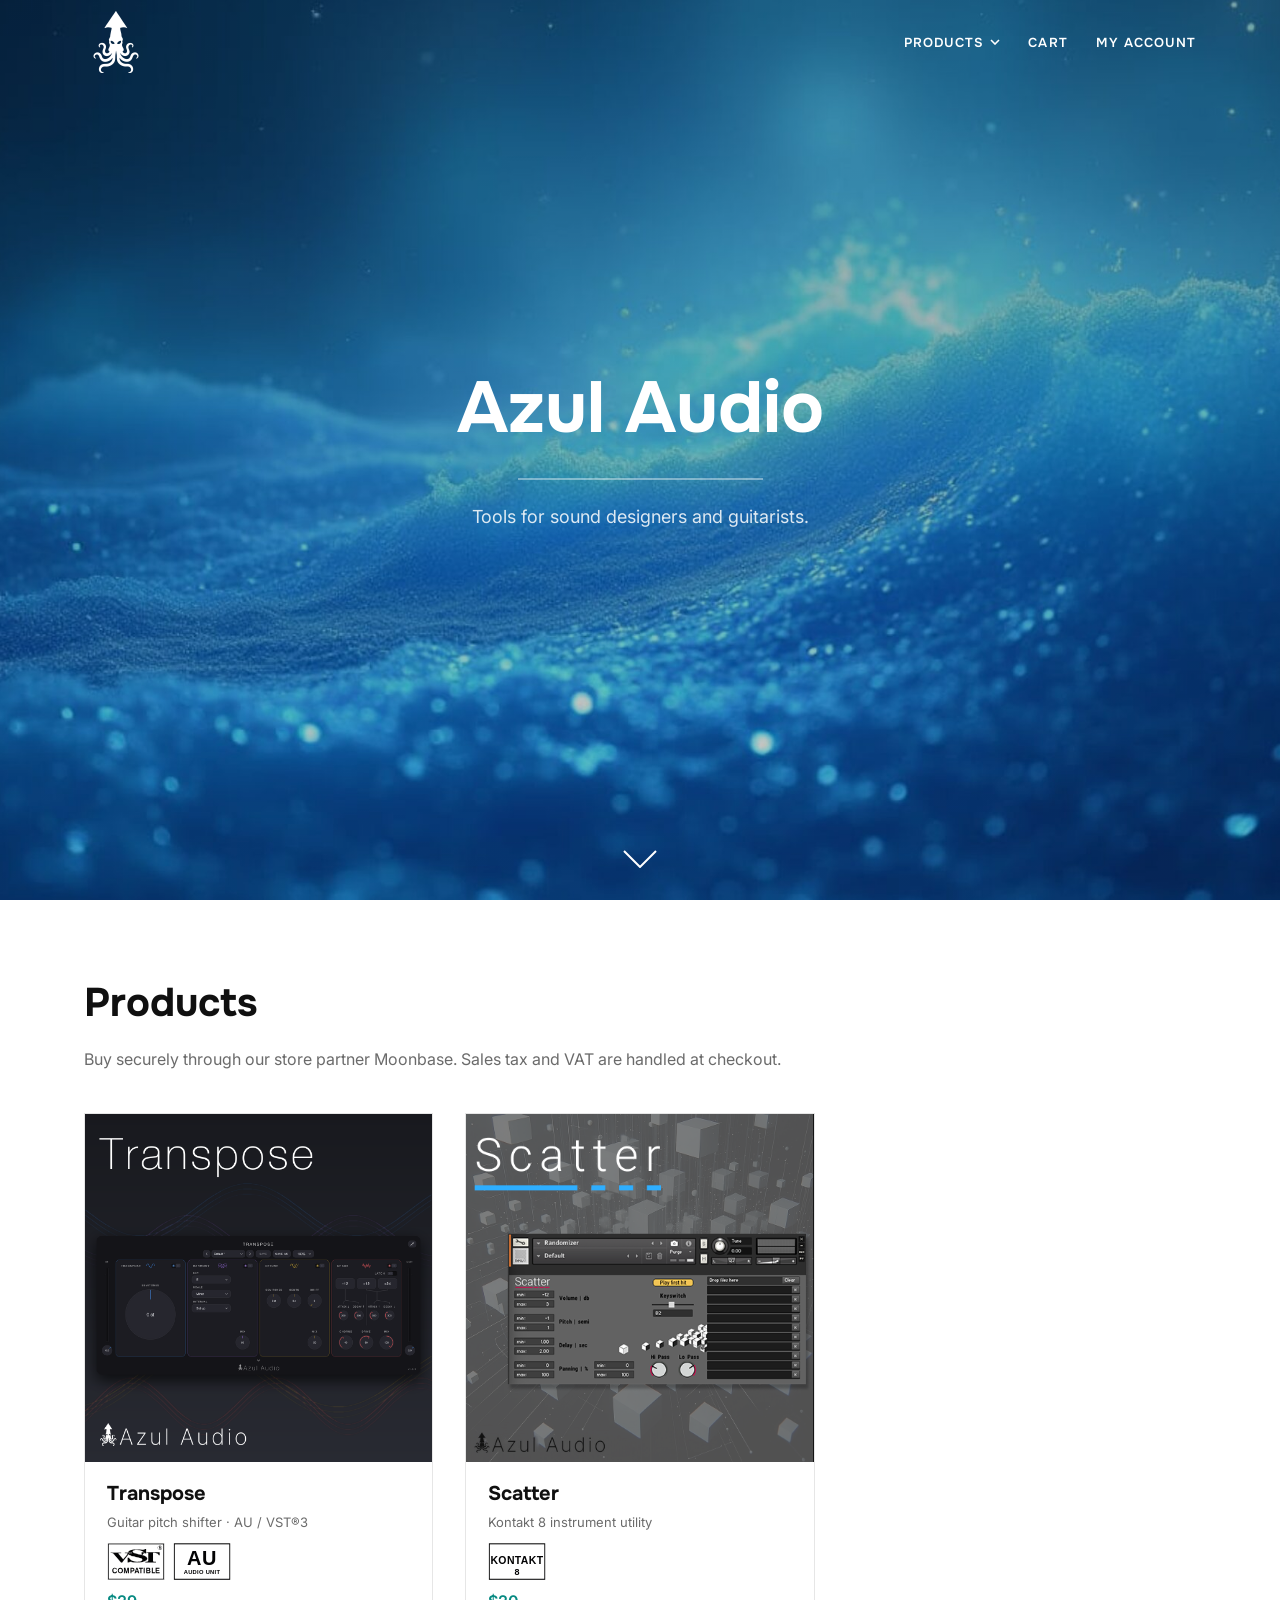
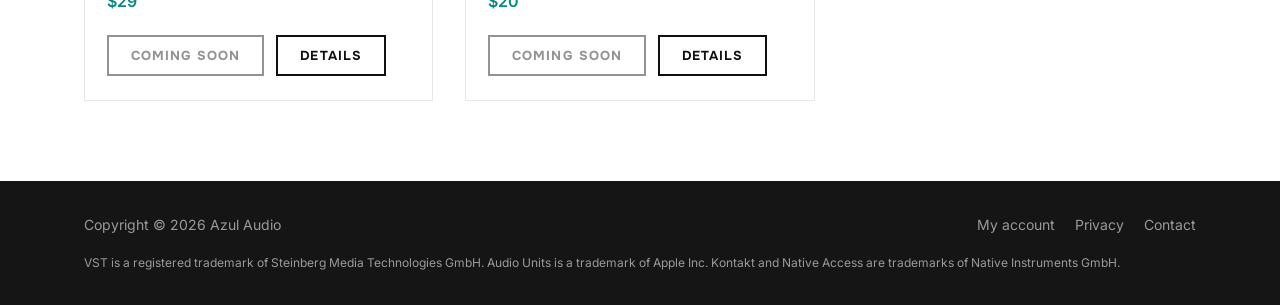
==== index.html @ 46730853 "Squid logo across the site and Moonbase files New mark and wordmark from Workspace_PitchShifter/asse" ====
<!doctype html>
<html lang="en">
<head>
<meta charset="utf-8">
<meta name="viewport" content="width=device-width, initial-scale=1">
<title>Azul Audio</title>
<meta name="description" content="Azul Audio makes Scatter for Kontakt 8 and the Transpose pitch-shifter plugin.">
<link rel="icon" href="img/favicon-32.png?v=6c01c252" sizes="32x32">
<link rel="apple-touch-icon" href="img/apple-touch-icon.png?v=aff1a8ca">
<link rel="preconnect" href="https://fonts.googleapis.com">
<link rel="preconnect" href="https://fonts.gstatic.com" crossorigin>
<link href="https://fonts.googleapis.com/css2?family=Inter:wght@400;600&family=Onest:wght@500;600;700&display=swap" rel="stylesheet">
<link rel="stylesheet" href="style.css?v=9d2a7732">
</head>
<body class="home">

<header class="site-header">
  <div class="wrap">
    <a class="logo" href="./" aria-label="Azul Audio home"><img src="img/logo-white.png?v=0b00c8f5" alt="Azul Audio"></a>
    <button class="nav-toggle" aria-label="Menu"><span></span><span></span><span></span></button>
    <nav class="nav">
      <div class="dropdown">
        <a class="dropdown-link" href="#products">Products</a>
        <button class="dropdown-toggle" aria-label="Show products" aria-expanded="false" aria-haspopup="true"><svg width="10" height="6" viewBox="0 0 10 6" fill="none" stroke="currentColor" stroke-width="1.6"><path d="M1 1l4 4 4-4"/></svg></button>
        <div class="dropdown-menu">
          <a href="transpose/">Transpose</a>
          <a href="scatter/">Scatter</a>
        </div>
      </div>
      <button data-cart>Cart</button>
      <button data-account>My account</button>
    </nav>
  </div>
</header>

<section class="hero">
  <video muted loop playsinline preload="none" aria-hidden="true" data-src="media/hero-loop.mp4?v=faa5c37d"></video>
  <div class="hero-inner">
    <h1>Azul Audio</h1>
    <p>Tools for sound designers and guitarists.</p>
  </div>
  <a class="scroll-cue" href="#products" aria-label="Scroll to products">
    <svg width="34" height="18" viewBox="0 0 34 18" fill="none" stroke="currentColor" stroke-width="2"><path d="M1 1l16 16L33 1"/></svg>
  </a>
</section>

<main>
  <section class="section" id="products">
    <div class="wrap">
      <h2>Products</h2>
      <p class="lede">Buy securely through our store partner Moonbase. Sales tax and VAT are handled at checkout.</p>
      <div class="grid">

        <article class="card">
          <a class="card-img" href="transpose/"><img src="img/transpose-cover.png?v=205b0690" alt="Transpose cover with the plugin interface"></a>
          <div class="card-body">
            <h3><a href="transpose/">Transpose</a></h3>
            <span class="tag">Guitar pitch shifter · AU / VST®3</span>
            <div class="format-badges">
              <img class="vst-logo" src="img/vst-compatible.svg?v=50b354e9" alt="VST Compatible" width="58" height="37">
              <img class="au-badge" src="img/au-badge.svg?v=ee586b0a" alt="Audio Unit" width="58" height="37">
            </div>
            <span class="price" data-price="transpose"></span>
            <div class="card-actions">
              <button class="btn primary" data-buy="transpose">Buy</button>
              <a class="btn" href="transpose/">Details</a>
            </div>
          </div>
        </article>

        <article class="card">
          <a class="card-img" href="scatter/"><img src="img/scatter-cover.png?v=01ea1c87" alt="Scatter interface in Kontakt 8"></a>
          <div class="card-body">
            <h3><a href="scatter/">Scatter</a></h3>
            <span class="tag">Kontakt 8 instrument utility</span>
            <div class="format-badges">
              <img class="kontakt-badge" src="img/kontakt-badge.svg?v=681f503e" alt="Kontakt 8" width="58" height="37">
            </div>
            <span class="price" data-price="scatter"></span>
            <div class="card-actions">
              <button class="btn primary" data-buy="scatter">Buy</button>
              <a class="btn" href="scatter/">Details</a>
            </div>
          </div>
        </article>

      </div>
    </div>
  </section>
</main>

<footer class="site-footer">
  <div class="wrap">
    <span>Copyright © 2026 Azul Audio</span>
    <span class="trademark">VST is a registered trademark of Steinberg Media Technologies GmbH. Audio Units is a trademark of Apple Inc. Kontakt and Native Access are trademarks of Native Instruments GmbH.</span>
    <span><a href="#" data-account>My account</a><a href="privacy/">Privacy</a><a href="mailto:support@azulaudio.com">Contact</a></span>
  </div>
</footer>

<script src="config.js?v=e7dc858f"></script>
<script src="site.js?v=1d3a2f2e"></script>
</body>
</html>
---- style.css ----
/* Azul Audio: matches the old Inspiro/WordPress look: dark header + footer,
   white content, Onest headings, Inter body, teal accent. */
:root {
  --ink: #101010;
  --ink-2: #313131;
  --muted: #6b6b6b;
  --line: #e6e6e6;
  --paper: #ffffff;
  --dark: #151515;
  --accent: #0bb4aa;
  --accent-ink: #078a82;
  --max: 1160px;
  --head: 'Onest', system-ui, sans-serif;
  --body: 'Inter', system-ui, sans-serif;
}

* { box-sizing: border-box; }
html { scroll-behavior: smooth; }
body {
  margin: 0;
  background: var(--paper);
  color: var(--ink-2);
  font: 16px/1.7 var(--body);
  -webkit-font-smoothing: antialiased;
}
img { max-width: 100%; display: block; }
a { color: var(--accent-ink); }
h1, h2, h3 { font-family: var(--head); color: var(--ink); line-height: 1.15; margin: 0 0 .5em; }
.wrap { max-width: var(--max); margin: 0 auto; padding: 0 24px; }

/* Header */
.site-header {
  position: sticky; top: 0; z-index: 20;
  background: var(--dark);
  color: #fff;
}
.site-header .wrap { display: flex; align-items: center; justify-content: space-between; height: 84px; }
.home .site-header { position: fixed; left: 0; right: 0; background: transparent; transition: background .25s, box-shadow .25s; }
.home.scrolled .site-header, .home.nav-open .site-header { background: var(--dark); box-shadow: 0 2px 12px rgba(0,0,0,.25); }
[id] { scroll-margin-top: 84px; } /* anchors land below the sticky bar */
.logo img { width: 64px; height: 64px; object-fit: contain; }
.nav { display: flex; gap: 28px; align-items: center; }
.nav a, .nav button {
  color: #fff; background: none; border: 0; cursor: pointer; padding: 0;
  font: 600 13px/1 var(--head); letter-spacing: .08em; text-transform: uppercase; text-decoration: none;
}
.nav a:hover, .nav button:hover, .nav a[aria-current] { color: var(--accent); }
/* Products dropdown */
.dropdown { position: relative; display: flex; align-items: center; gap: 6px; }
.nav .dropdown-toggle { display: inline-flex; align-items: center; padding: 4px 0; }
.dropdown-toggle svg { transition: transform .2s; }
.dropdown.active > .dropdown-link, .dropdown.active > .dropdown-toggle { color: var(--accent); }
.dropdown-menu {
  position: absolute; top: calc(100% + 14px); left: -18px; min-width: 180px;
  background: var(--dark); border-top: 2px solid var(--accent); padding: 8px 0;
  box-shadow: 0 10px 30px rgba(0,0,0,.35);
  opacity: 0; visibility: hidden; transform: translateY(-6px); transition: opacity .15s, transform .15s, visibility .15s;
}
.dropdown-menu::before { content: ''; position: absolute; left: 0; right: 0; top: -16px; height: 16px; } /* hover bridge */
.dropdown-menu a { display: block; padding: 10px 18px; }
.dropdown.open .dropdown-menu { opacity: 1; visibility: visible; transform: none; }
.dropdown.open .dropdown-toggle svg { transform: rotate(180deg); }
@media (hover: hover) and (min-width: 761px) {
  .dropdown:hover .dropdown-menu { opacity: 1; visibility: visible; transform: none; }
  .dropdown:hover .dropdown-toggle svg { transform: rotate(180deg); }
}
.nav-toggle { display: none; background: none; border: 0; color: #fff; cursor: pointer; padding: 8px; }
.nav-toggle span { display: block; width: 22px; height: 2px; background: #fff; margin: 5px 0; }

/* Hero */
.hero {
  position: relative; min-height: 100vh; display: grid; place-items: center;
  color: #fff; text-align: center; overflow: hidden;
  background: #0a1a2e url(img/hero.jpg) center / cover no-repeat;
}
.hero video { position: absolute; inset: 0; width: 100%; height: 100%; object-fit: cover; opacity: 0; transition: opacity .8s; }
.hero video.playing { opacity: 1; }   /* hidden until actually playing, so a paused video's play button never shows */
.hero video::-webkit-media-controls-start-playback-button { display: none !important; -webkit-appearance: none; }
.hero::after { content: ''; position: absolute; inset: 0; background: linear-gradient(to bottom, rgba(0,0,0,.35), rgba(0,0,0,.2)); }
.hero-inner { position: relative; z-index: 1; padding: 0 24px; }
.hero h1 { color: #fff; font-size: clamp(44px, 8vw, 72px); font-weight: 700; margin: 0; }
.hero h1::after { content: ''; display: block; width: 245px; max-width: 70%; height: 2px; margin: 28px auto 0; background: rgba(255,255,255,.4); }
.hero p { margin: 22px 0 0; font-size: 18px; opacity: .85; }
.scroll-cue { position: absolute; z-index: 1; bottom: 24px; left: 50%; transform: translateX(-50%); color: #fff; }

/* Sections */
.section { padding: 80px 0; }
.section h2 { font-size: 40px; }
.lede { color: var(--muted); margin: 0 0 40px; }

/* Product grid */
.grid { display: grid; grid-template-columns: repeat(auto-fill, minmax(300px, 1fr)); gap: 32px; }
.card { display: flex; flex-direction: column; border: 1px solid var(--line); }
.card-img { display: block; aspect-ratio: 1 / 1; background: #1c1c1c; overflow: hidden; }
.card-img img { width: 100%; height: 100%; object-fit: cover; transition: transform .4s; }
.card:hover .card-img img { transform: scale(1.03); }
.card-body { padding: 20px 22px 24px; display: flex; flex-direction: column; gap: 6px; flex: 1; }
.card h3 { font-size: 20px; margin: 0; }
.card h3 a { color: inherit; text-decoration: none; }
.card .tag { font-size: 13px; color: var(--muted); }
.card .price { color: var(--accent-ink); font-weight: 600; }
.card-actions { margin-top: auto; padding-top: 14px; display: flex; gap: 12px; flex-wrap: wrap; }

/* Buttons */
.btn {
  display: inline-block; cursor: pointer; text-decoration: none;
  padding: 12px 22px; border: 2px solid var(--ink); background: transparent; color: var(--ink);
  font: 700 13px/1 var(--head); letter-spacing: .08em; text-transform: uppercase;
}
.btn:hover { background: var(--ink); color: #fff; }
.btn.primary { background: var(--accent); border-color: var(--accent); color: #fff; }
.btn.primary:hover { background: var(--accent-ink); border-color: var(--accent-ink); }
.btn:disabled { opacity: .45; cursor: not-allowed; background: transparent; color: var(--ink); border-color: var(--ink); }

/* Product page */
.crumbs { font-size: 14px; color: var(--muted); padding-top: 24px; }
.crumbs a { color: var(--muted); text-decoration: none; }
.product { display: grid; grid-template-columns: 1fr 1fr; gap: 48px; padding: 24px 0 64px; align-items: start; }
.product .gallery { display: grid; gap: 12px; }
.product .gallery img { width: 100%; height: auto; border: 1px solid var(--line); }
.product h1 { font-size: 36px; }
.product .price { font: 600 24px/1 var(--head); color: var(--accent-ink); margin: 8px 0 20px; }
.product .summary p { margin: 0 0 16px; }
.meta { font-size: 14px; color: var(--muted); margin-top: 20px; }
.specs { list-style: none; padding: 0; margin: 24px 0 0; border-top: 1px solid var(--line); }
.specs li { display: flex; justify-content: space-between; gap: 16px; padding: 10px 0; border-bottom: 1px solid var(--line); font-size: 14px; }
.specs li span:first-child { color: var(--muted); }
.details { border-top: 1px solid var(--line); padding: 48px 0 80px; }
.details h2 { font-size: 28px; margin-top: 40px; }
.details h2:first-child { margin-top: 0; }
.details .cols { display: grid; grid-template-columns: repeat(2, 1fr); gap: 28px 32px; }
@media (min-width: 1000px) { .details .cols { grid-template-columns: repeat(4, 1fr); } }
@media (max-width: 480px) { .details .cols { grid-template-columns: 1fr; } }
.details .feature h3 { font-size: 16px; letter-spacing: .06em; text-transform: uppercase; margin-bottom: 6px; }
.details .feature p { margin: 0; }
.details .feature h3 { display: flex; align-items: center; gap: 12px; }
.fx-icon {
  display: inline-grid; place-items: center; flex: none; width: 58px; height: 40px;
  background: #1e1f23; border: 1px solid #2c2d33; border-radius: 8px;
}
.fx-icon img { width: 40px; height: auto; }
.fx-shot {
  width: 100%; height: auto; margin-bottom: 16px;
  border-radius: 10px; background: #1e1f23; box-shadow: 0 6px 20px rgba(0,0,0,.18);
}
@media (max-width: 480px) { .fx-shot { max-width: 340px; margin-left: auto; margin-right: auto; } }
.steps { counter-reset: s; list-style: none; padding: 0; display: grid; gap: 14px; }
.steps li { counter-increment: s; display: grid; grid-template-columns: 36px 1fr; gap: 12px; align-items: start; }
.steps li::before {
  content: counter(s); display: grid; place-items: center; width: 32px; height: 32px; border-radius: 50%;
  background: var(--accent); color: #fff; font: 700 14px/1 var(--head);
}
.wide-shot { margin: 0 0 40px; border: 1px solid var(--line); }

/* Footer */
.site-footer { background: var(--dark); color: #9a9a9a; font-size: 14px; }
.site-footer .wrap { display: flex; justify-content: space-between; gap: 16px; flex-wrap: wrap; padding: 32px 24px; }
.site-footer a { color: #9a9a9a; text-decoration: none; margin-left: 20px; }
.site-footer a:hover { color: #fff; }

/* Store error toast */
.store-notice {
  position: fixed; left: 50%; bottom: 24px; transform: translate(-50%, 120px); z-index: 50;
  background: var(--ink); color: #fff; padding: 12px 18px; font-size: 14px; transition: transform .25s;
  max-width: calc(100% - 32px);
}
.store-notice.show { transform: translate(-50%, 0); }

@media (max-width: 760px) {
  .wrap { padding: 0 16px; }
  .nav-toggle { display: block; }
  .nav {
    display: none; position: absolute; top: 84px; left: 0; right: 0;
    flex-direction: column; align-items: flex-start; gap: 0; background: var(--dark); padding: 8px 16px 16px;
  }
  .nav a, .nav button { padding: 14px 0; width: 100%; text-align: left; border-bottom: 1px solid #2a2a2a; }
  .nav-open .nav { display: flex; }
  .dropdown { width: 100%; flex-wrap: wrap; gap: 0; border-bottom: 1px solid #2a2a2a; }
  .nav .dropdown-link { flex: 1; width: auto; border-bottom: 0; }
  .nav .dropdown-toggle { width: auto; border-bottom: 0; padding: 14px 4px 14px 24px; }
  .dropdown-menu { width: 100%; }
  .nav .dropdown-menu a:last-child { border-bottom: 0; }
  .dropdown-menu {
    position: static; min-width: 0; padding: 0; border: 0; box-shadow: none; background: none;
    display: none; opacity: 1; visibility: visible; transform: none;
  }
  .dropdown-menu::before { display: none; }
  .dropdown.open .dropdown-menu { display: block; }
  .dropdown-menu a { padding: 14px 0 14px 16px; }

  .product { grid-template-columns: 1fr; gap: 28px; }
  .section { padding: 56px 0; }
  .section h2 { font-size: 32px; }
}

/* VST trademark (Steinberg VST Usage Guidelines: logo on every page that says "VST", min 15 x 10 mm) */
.vst-logo { width: 64px; height: auto; display: block; }
.card .vst-logo { margin: 4px 0 2px; }
.format-badges { display: flex; gap: 8px; align-items: center; flex: none; }
.au-badge, .kontakt-badge { width: 64px; height: auto; display: block; }
.card .format-badges { margin: 4px 0 2px; }
.card .format-badges .vst-logo { margin: 0; }
.card .format-badges img { width: 58px; }   /* smallest the VST logo may be: 15 x 10 mm */
.vst-note { display: flex; align-items: center; gap: 14px; margin-top: 20px; font-size: 13px; color: var(--muted); }
.site-footer .trademark { flex-basis: 100%; order: 3; font-size: 12px; }

/* Legal pages (privacy) */
.legal { max-width: 760px; padding-bottom: 80px; }
.legal h1 { margin-top: 24px; }
.legal h2 { font-size: 20px; margin-top: 32px; }
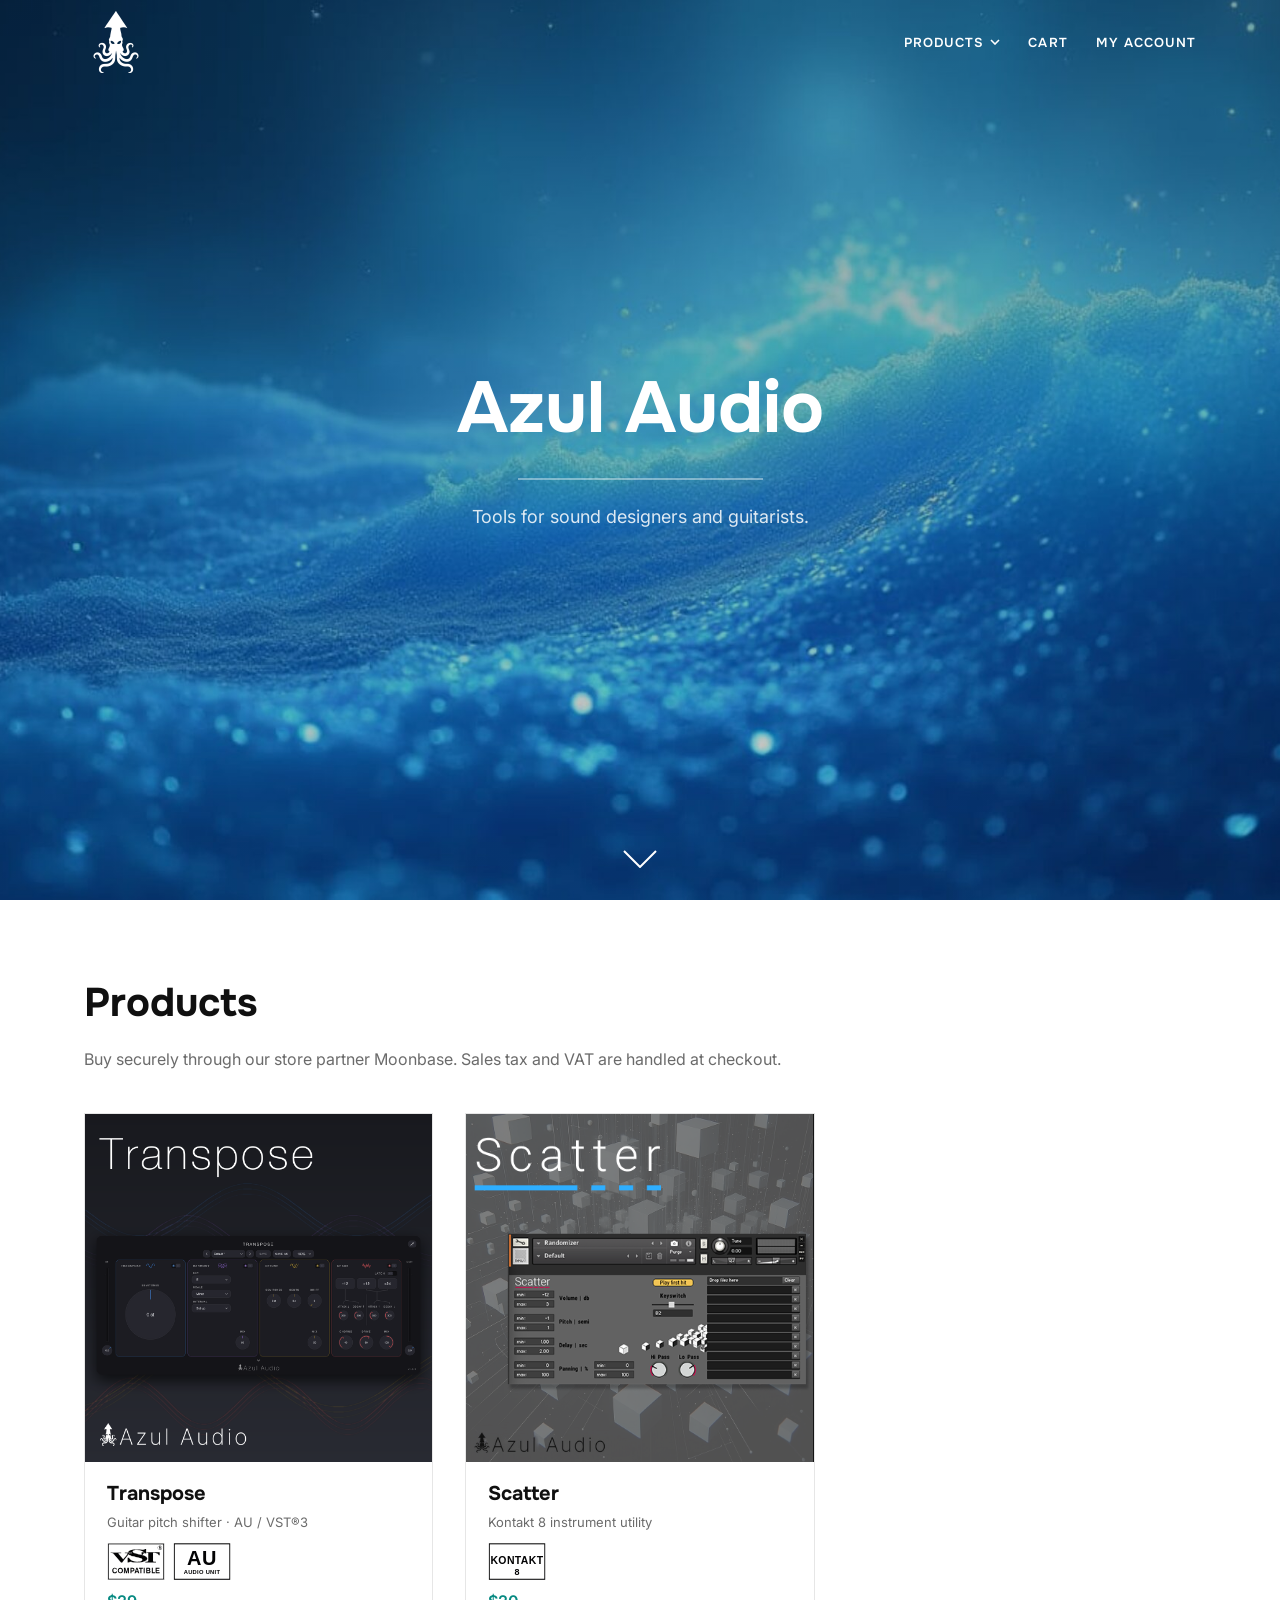
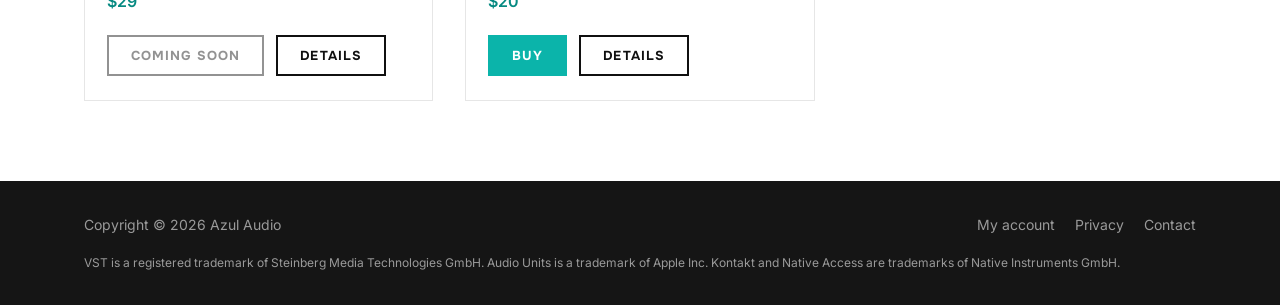
==== commit 01a1dd90: "Scatter on sale: onSale.scatter = true (Moonbase account live, product purchasable) Co-Authored-By: " ====
--- a/index.html
+++ b/index.html
@@ -5,6 +5,16 @@
 <meta name="viewport" content="width=device-width, initial-scale=1">
 <title>Azul Audio</title>
 <meta name="description" content="Azul Audio makes Scatter for Kontakt 8 and the Transpose pitch-shifter plugin.">
+<meta property="og:type" content="website">
+<meta property="og:site_name" content="Azul Audio">
+<meta property="og:title" content="Azul Audio">
+<meta property="og:description" content="Azul Audio makes Scatter for Kontakt 8 and the Transpose pitch-shifter plugin.">
+<meta property="og:url" content="https://azulaudio.com/">
+<meta property="og:image" content="https://azulaudio.com/img/share-home.png?v=bb4f445a">
+<meta property="og:image:width" content="1200">
+<meta property="og:image:height" content="630">
+<meta name="twitter:card" content="summary_large_image">
+<link rel="canonical" href="https://azulaudio.com/">
 <link rel="icon" href="img/favicon-32.png?v=6c01c252" sizes="32x32">
 <link rel="apple-touch-icon" href="img/apple-touch-icon.png?v=aff1a8ca">
 <link rel="preconnect" href="https://fonts.googleapis.com">
@@ -97,7 +107,7 @@
   </div>
 </footer>
 
-<script src="config.js?v=e7dc858f"></script>
+<script src="config.js?v=6ddef227"></script>
 <script src="site.js?v=1d3a2f2e"></script>
 </body>
 </html>
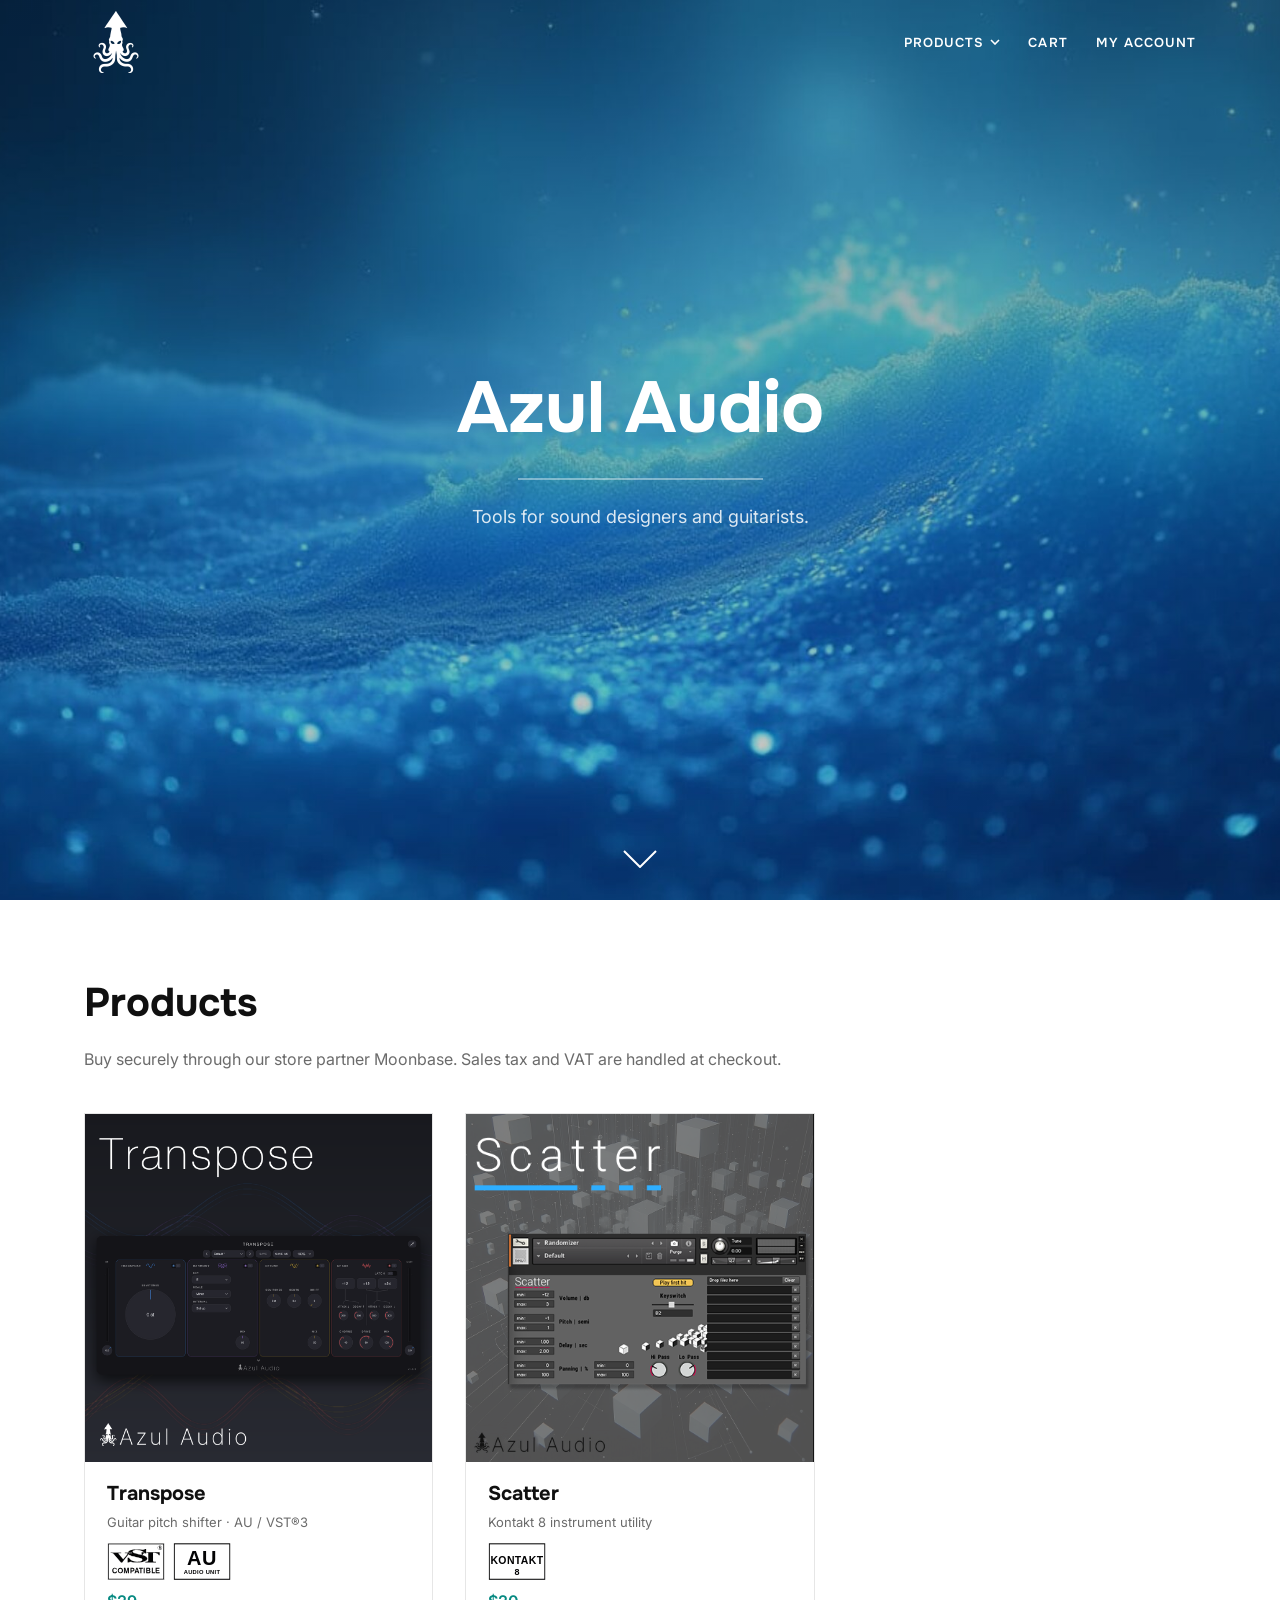
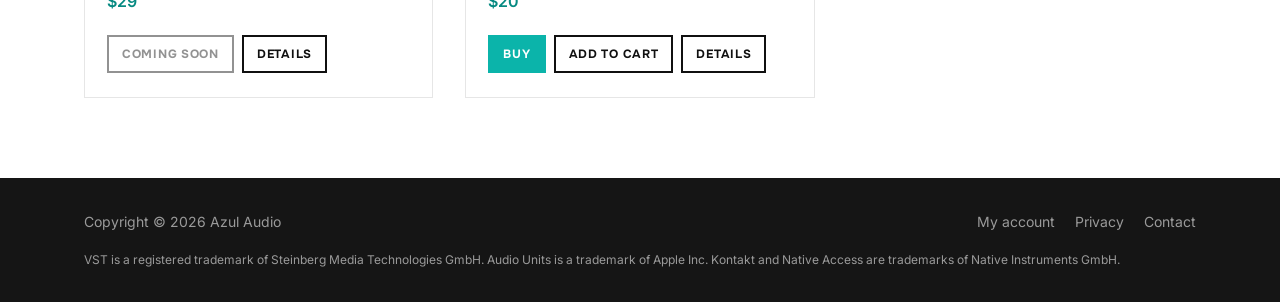
==== commit 2f76978b: "Add to cart buttons next to Buy (product pages + cards) data-add="<product>" calls Moonbase.add_to_c" ====
--- a/index.html
+++ b/index.html
@@ -20,7 +20,7 @@
 <link rel="preconnect" href="https://fonts.googleapis.com">
 <link rel="preconnect" href="https://fonts.gstatic.com" crossorigin>
 <link href="https://fonts.googleapis.com/css2?family=Inter:wght@400;600&family=Onest:wght@500;600;700&display=swap" rel="stylesheet">
-<link rel="stylesheet" href="style.css?v=9d2a7732">
+<link rel="stylesheet" href="style.css?v=d3da3ce6">
 </head>
 <body class="home">
 
@@ -73,6 +73,7 @@
             <span class="price" data-price="transpose"></span>
             <div class="card-actions">
               <button class="btn primary" data-buy="transpose">Buy</button>
+              <button class="btn" data-add="transpose">Add to cart</button>
               <a class="btn" href="transpose/">Details</a>
             </div>
           </div>
@@ -89,6 +90,7 @@
             <span class="price" data-price="scatter"></span>
             <div class="card-actions">
               <button class="btn primary" data-buy="scatter">Buy</button>
+              <button class="btn" data-add="scatter">Add to cart</button>
               <a class="btn" href="scatter/">Details</a>
             </div>
           </div>
@@ -108,6 +110,6 @@
 </footer>
 
 <script src="config.js?v=6ddef227"></script>
-<script src="site.js?v=1d3a2f2e"></script>
+<script src="site.js?v=50d0328f"></script>
 </body>
 </html>
--- a/style.css
+++ b/style.css
@@ -99,7 +99,8 @@
 .card h3 a { color: inherit; text-decoration: none; }
 .card .tag { font-size: 13px; color: var(--muted); }
 .card .price { color: var(--accent-ink); font-weight: 600; }
-.card-actions { margin-top: auto; padding-top: 14px; display: flex; gap: 12px; flex-wrap: wrap; }
+.card-actions { margin-top: auto; padding-top: 14px; display: flex; gap: 8px; flex-wrap: wrap; }
+.card-actions .btn { padding: 11px 13px; font-size: 12px; letter-spacing: .06em; }
 
 /* Buttons */
 .btn {
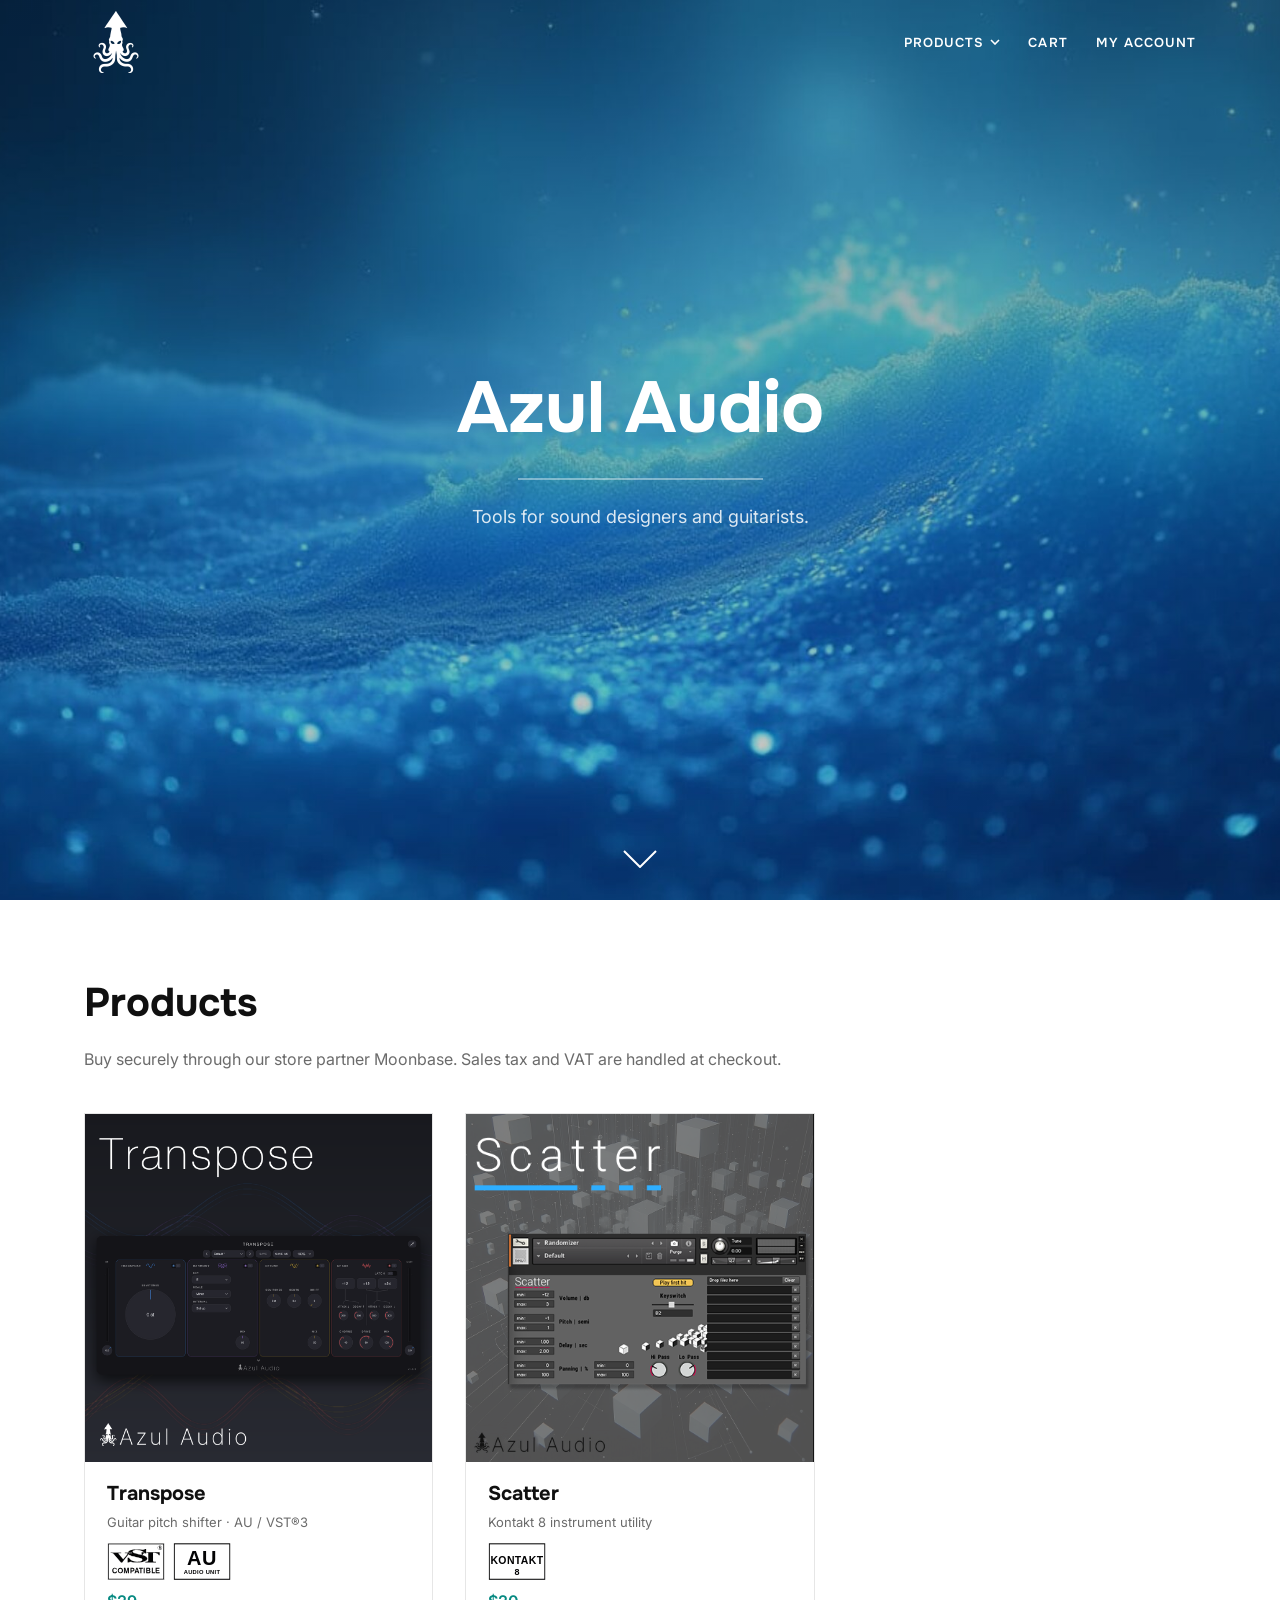
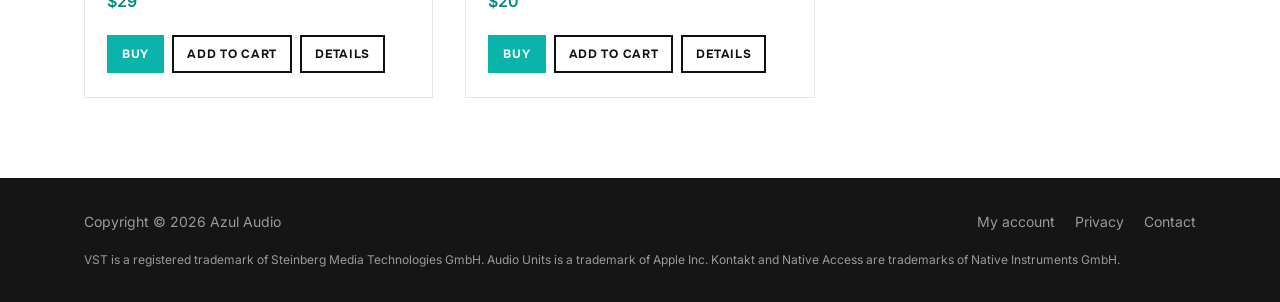
==== commit 6f06b783: "Transpose on sale: onSale.transpose = true (Moonbase product purchasable, release 1.0.0 live) Co-Aut" ====
--- a/index.html
+++ b/index.html
@@ -109,7 +109,7 @@
   </div>
 </footer>
 
-<script src="config.js?v=6ddef227"></script>
+<script src="config.js?v=56cda2f0"></script>
 <script src="site.js?v=50d0328f"></script>
 </body>
 </html>
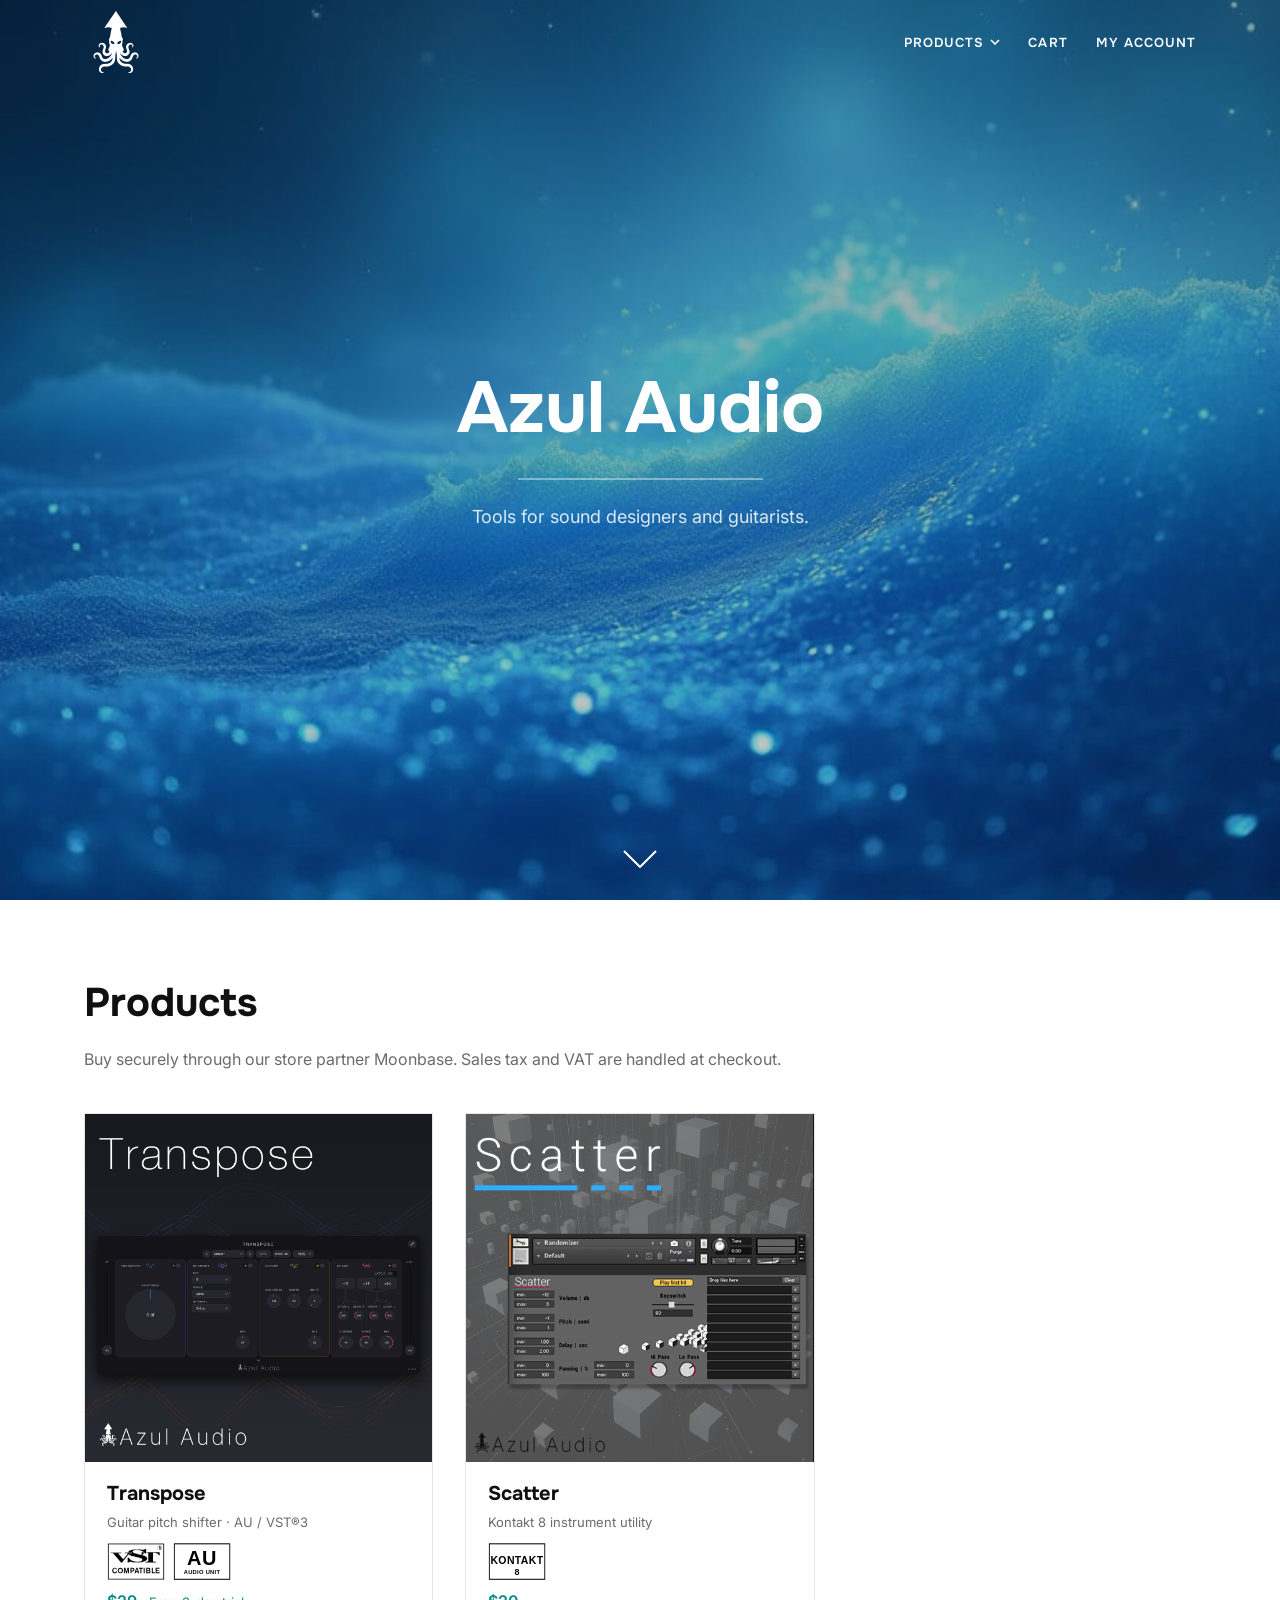
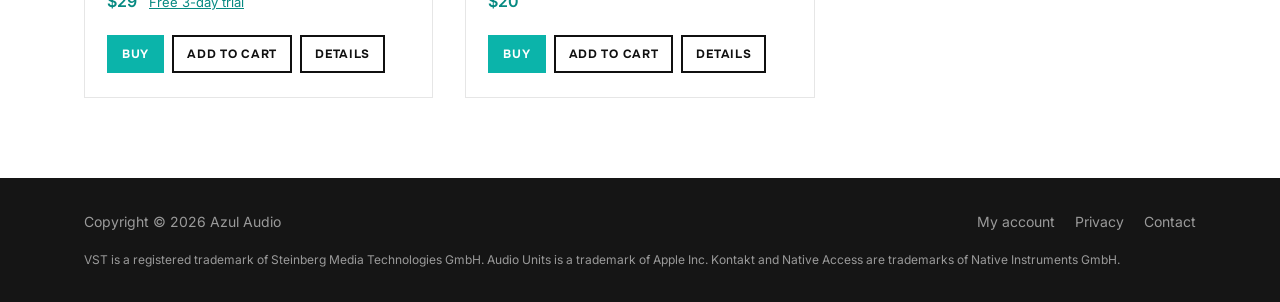
==== commit d7b35e8d: "Home: Free 3-day trial link next to the Transpose card price A fourth card button wrapped and misali" ====
--- a/index.html
+++ b/index.html
@@ -20,7 +20,7 @@
 <link rel="preconnect" href="https://fonts.googleapis.com">
 <link rel="preconnect" href="https://fonts.gstatic.com" crossorigin>
 <link href="https://fonts.googleapis.com/css2?family=Inter:wght@400;600&family=Onest:wght@500;600;700&display=swap" rel="stylesheet">
-<link rel="stylesheet" href="style.css?v=d3da3ce6">
+<link rel="stylesheet" href="style.css?v=3e497145">
 </head>
 <body class="home">
 
@@ -70,7 +70,8 @@
               <img class="vst-logo" src="img/vst-compatible.svg?v=50b354e9" alt="VST Compatible" width="58" height="37">
               <img class="au-badge" src="img/au-badge.svg?v=ee586b0a" alt="Audio Unit" width="58" height="37">
             </div>
-            <span class="price" data-price="transpose"></span>
+            <div class="price-row"><span class="price" data-price="transpose"></span>
+              <a href="transpose/" class="trial-link" data-trial="transpose">Free 3-day trial</a></div>
             <div class="card-actions">
               <button class="btn primary" data-buy="transpose">Buy</button>
               <button class="btn" data-add="transpose">Add to cart</button>
@@ -110,6 +111,6 @@
 </footer>
 
 <script src="config.js?v=56cda2f0"></script>
-<script src="site.js?v=50d0328f"></script>
+<script src="site.js?v=aefde259"></script>
 </body>
 </html>
--- a/style.css
+++ b/style.css
@@ -99,6 +99,8 @@
 .card h3 a { color: inherit; text-decoration: none; }
 .card .tag { font-size: 13px; color: var(--muted); }
 .card .price { color: var(--accent-ink); font-weight: 600; }
+.card .price-row { display: flex; align-items: baseline; gap: 12px; flex-wrap: wrap; }
+.card .trial-link { font-size: 13px; }
 .card-actions { margin-top: auto; padding-top: 14px; display: flex; gap: 8px; flex-wrap: wrap; }
 .card-actions .btn { padding: 11px 13px; font-size: 12px; letter-spacing: .06em; }
 
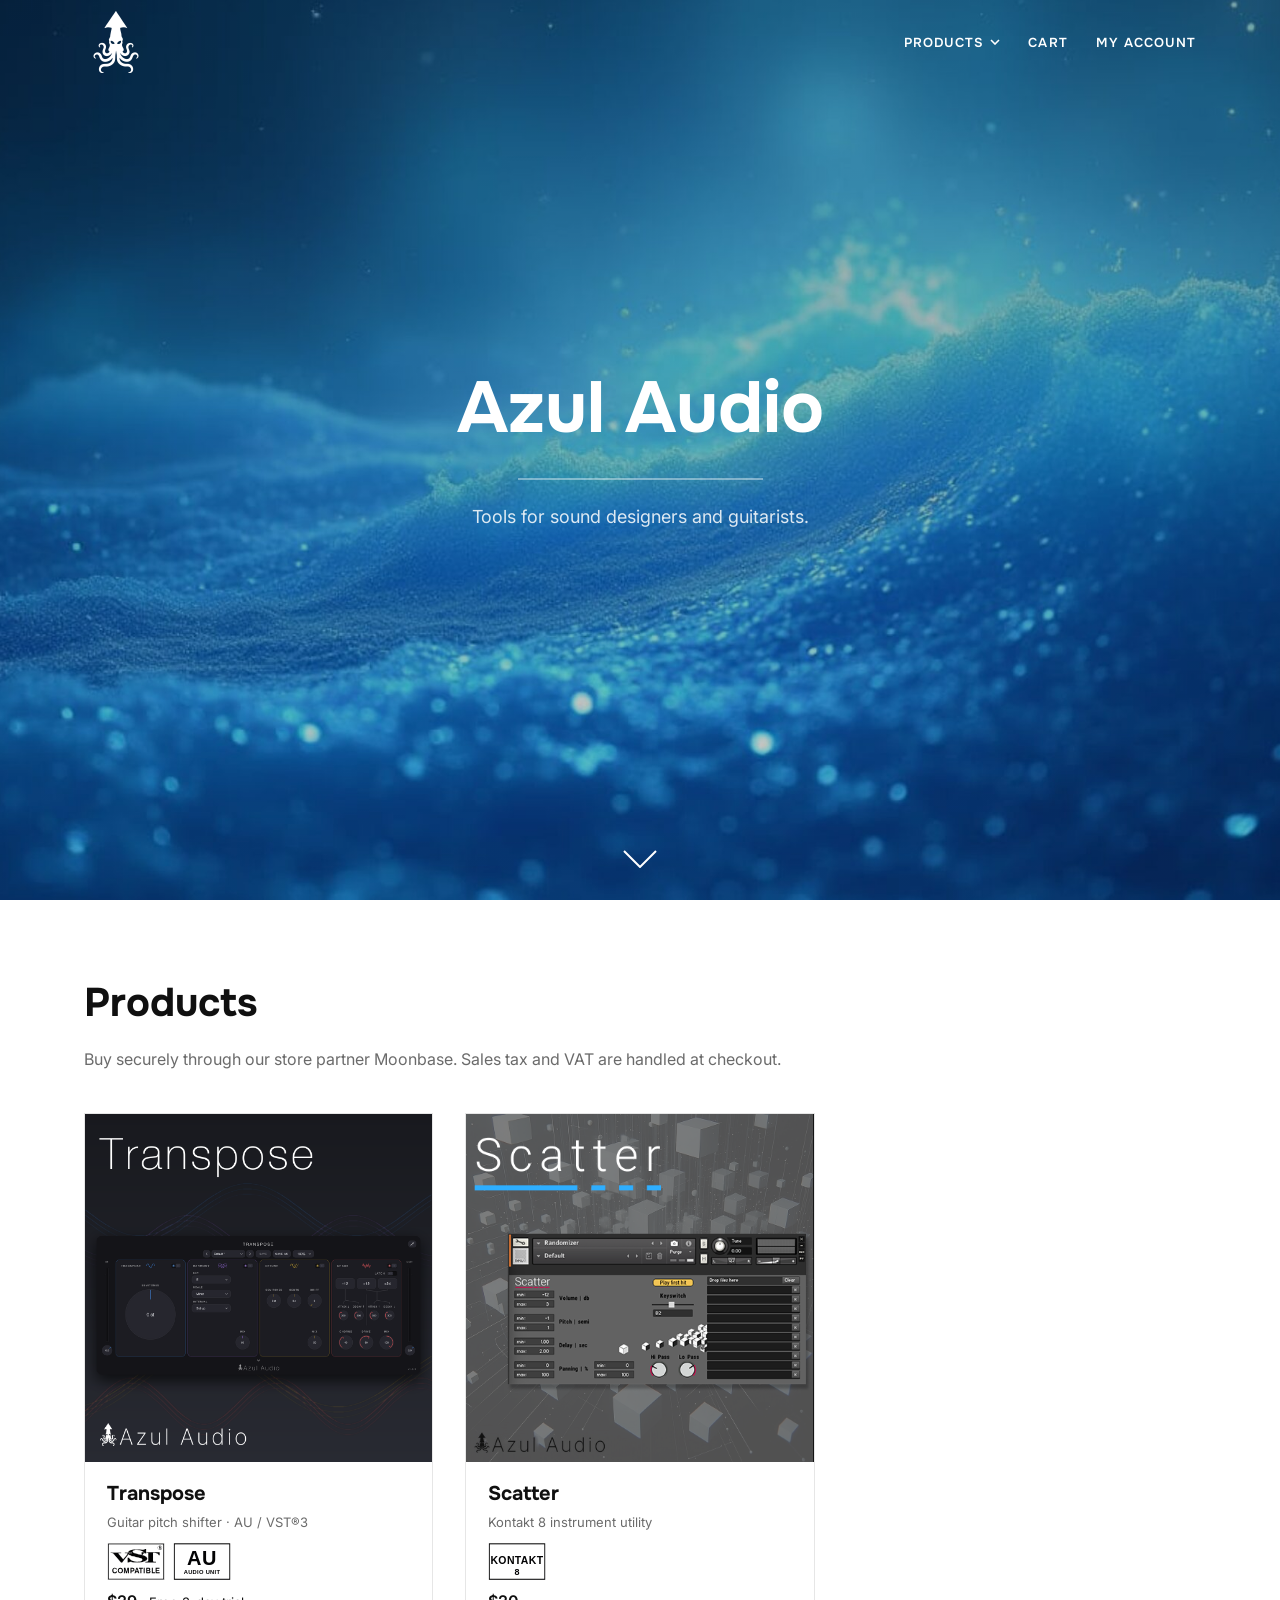
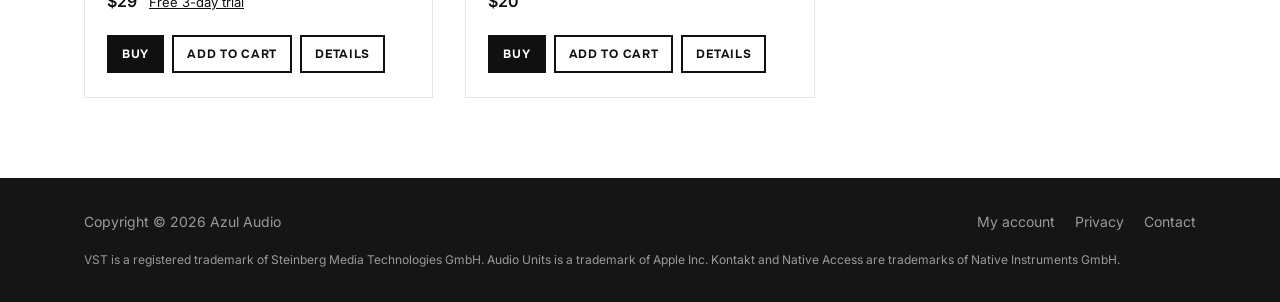
==== commit e7b6b4f6: "Site: mono palette (black/white), teal accent removed Primary buttons, prices, links and step number" ====
--- a/index.html
+++ b/index.html
@@ -20,7 +20,7 @@
 <link rel="preconnect" href="https://fonts.googleapis.com">
 <link rel="preconnect" href="https://fonts.gstatic.com" crossorigin>
 <link href="https://fonts.googleapis.com/css2?family=Inter:wght@400;600&family=Onest:wght@500;600;700&display=swap" rel="stylesheet">
-<link rel="stylesheet" href="style.css?v=3e497145">
+<link rel="stylesheet" href="style.css?v=68cd148a">
 </head>
 <body class="home">
 
--- a/style.css
+++ b/style.css
@@ -1,5 +1,5 @@
 /* Azul Audio: matches the old Inspiro/WordPress look: dark header + footer,
-   white content, Onest headings, Inter body, teal accent. */
+   white content, Onest headings, Inter body. Mono palette (2026-10-06): black + white, the ocean photo is the colour. */
 :root {
   --ink: #101010;
   --ink-2: #313131;
@@ -7,8 +7,8 @@
   --line: #e6e6e6;
   --paper: #ffffff;
   --dark: #151515;
-  --accent: #0bb4aa;
-  --accent-ink: #078a82;
+  --accent: #101010;      /* primary buttons, prices, step numbers */
+  --accent-ink: #313131;  /* hover */
   --max: 1160px;
   --head: 'Onest', system-ui, sans-serif;
   --body: 'Inter', system-ui, sans-serif;
@@ -24,7 +24,7 @@
   -webkit-font-smoothing: antialiased;
 }
 img { max-width: 100%; display: block; }
-a { color: var(--accent-ink); }
+a { color: var(--ink); }
 h1, h2, h3 { font-family: var(--head); color: var(--ink); line-height: 1.15; margin: 0 0 .5em; }
 .wrap { max-width: var(--max); margin: 0 auto; padding: 0 24px; }
 
@@ -44,15 +44,15 @@
   color: #fff; background: none; border: 0; cursor: pointer; padding: 0;
   font: 600 13px/1 var(--head); letter-spacing: .08em; text-transform: uppercase; text-decoration: none;
 }
-.nav a:hover, .nav button:hover, .nav a[aria-current] { color: var(--accent); }
+.nav a:hover, .nav button:hover, .nav a[aria-current] { text-decoration: underline; text-decoration-thickness: 2px; text-underline-offset: 6px; }
 /* Products dropdown */
 .dropdown { position: relative; display: flex; align-items: center; gap: 6px; }
 .nav .dropdown-toggle { display: inline-flex; align-items: center; padding: 4px 0; }
 .dropdown-toggle svg { transition: transform .2s; }
-.dropdown.active > .dropdown-link, .dropdown.active > .dropdown-toggle { color: var(--accent); }
+.dropdown.active > .dropdown-link, .dropdown.active > .dropdown-toggle { text-decoration: underline; text-decoration-thickness: 2px; text-underline-offset: 6px; }
 .dropdown-menu {
   position: absolute; top: calc(100% + 14px); left: -18px; min-width: 180px;
-  background: var(--dark); border-top: 2px solid var(--accent); padding: 8px 0;
+  background: var(--dark); border-top: 2px solid #fff; padding: 8px 0;
   box-shadow: 0 10px 30px rgba(0,0,0,.35);
   opacity: 0; visibility: hidden; transform: translateY(-6px); transition: opacity .15s, transform .15s, visibility .15s;
 }
@@ -98,7 +98,7 @@
 .card h3 { font-size: 20px; margin: 0; }
 .card h3 a { color: inherit; text-decoration: none; }
 .card .tag { font-size: 13px; color: var(--muted); }
-.card .price { color: var(--accent-ink); font-weight: 600; }
+.card .price { color: var(--ink); font-weight: 600; }
 .card .price-row { display: flex; align-items: baseline; gap: 12px; flex-wrap: wrap; }
 .card .trial-link { font-size: 13px; }
 .card-actions { margin-top: auto; padding-top: 14px; display: flex; gap: 8px; flex-wrap: wrap; }
@@ -122,7 +122,7 @@
 .product .gallery { display: grid; gap: 12px; }
 .product .gallery img { width: 100%; height: auto; border: 1px solid var(--line); }
 .product h1 { font-size: 36px; }
-.product .price { font: 600 24px/1 var(--head); color: var(--accent-ink); margin: 8px 0 20px; }
+.product .price { font: 600 24px/1 var(--head); color: var(--ink); margin: 8px 0 20px; }
 .product .summary p { margin: 0 0 16px; }
 .meta { font-size: 14px; color: var(--muted); margin-top: 20px; }
 .specs { list-style: none; padding: 0; margin: 24px 0 0; border-top: 1px solid var(--line); }
